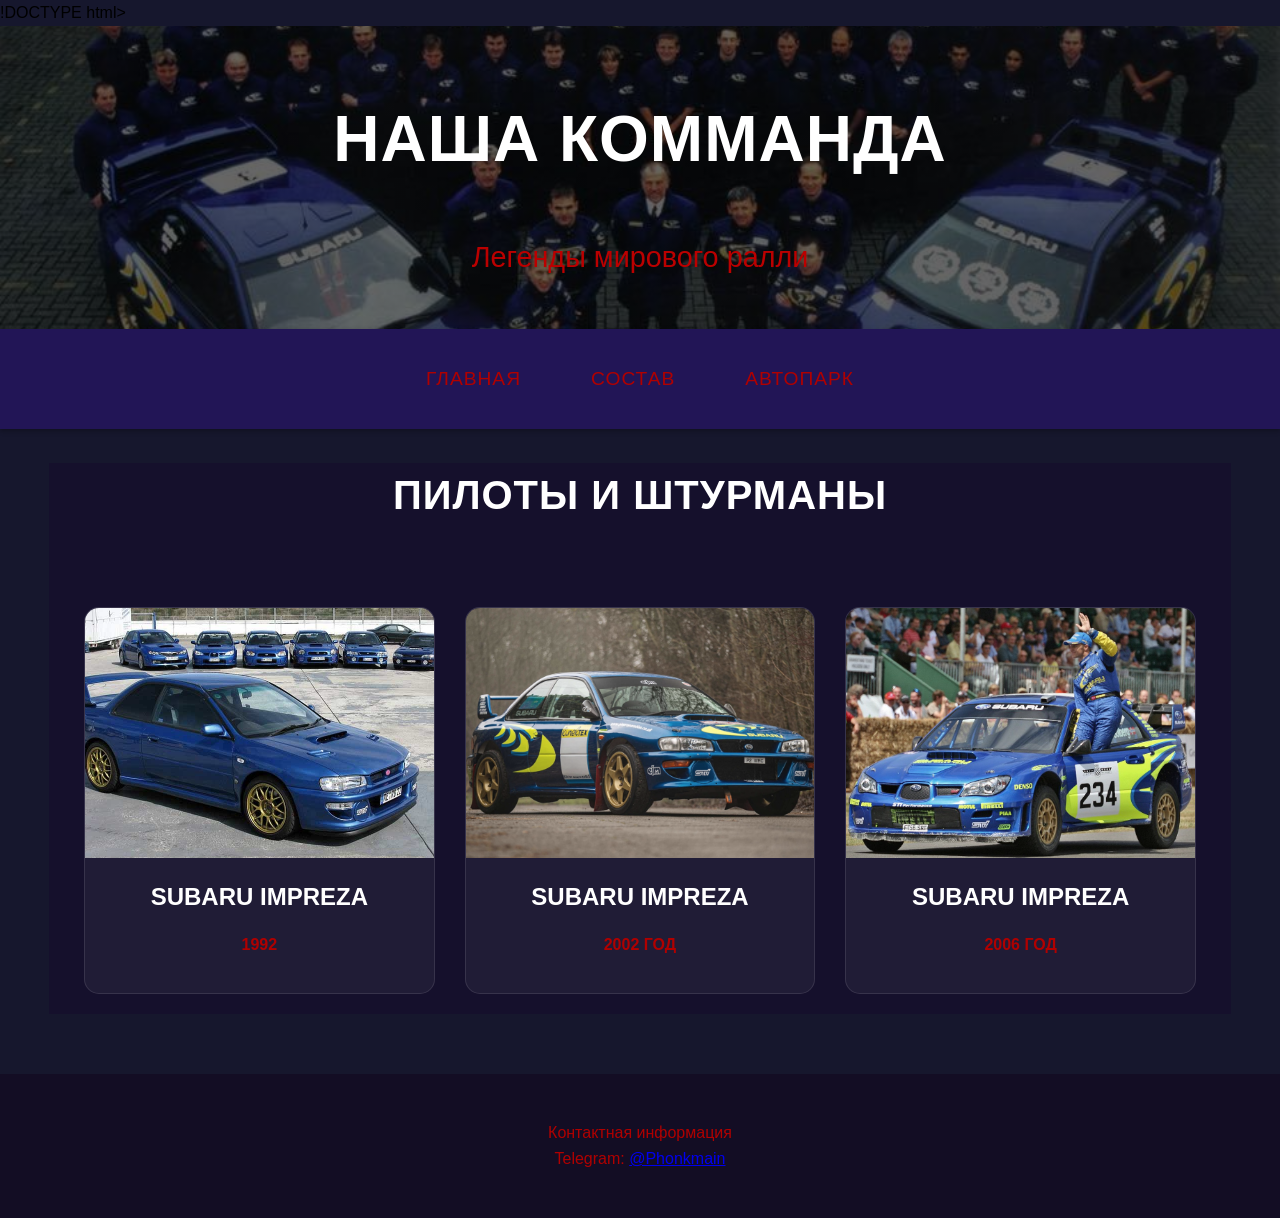
==== auto.html @ b4c1ba9e "veevrwfw" ====
!DOCTYPE html>
<html lang="en">
<head>
    <meta charset="UTF-8">
    <meta name="viewport" content="width=device-width, initial-scale=1.0">
    <title> Состав SUBARU TEAM</title>
    <link rel="stylesheet" href="style.css">
</head>
<header>
    <div class="container">
        <h1>НАША КОММАНДА</h1>
        <p>Легенды мирового ралли</p>
    </div>
</header>
<body>
<nav>
    <div class="container">
        <ul>
            <li><a href="index.html">Главная</a></li>
            <li><a href="team.html">Состав</a></li>
            <li><a href="auto.html">Автопарк</a></li>
        </ul>
    </div>
</nav>
<main class="containercontent">
    <section id="team">
        <h2>Пилоты и штурманы</h2>
        <div class="team-grid">
                <div class="team-card">
                    <div class="card-img">
                        <img src="subaru-impreza-1.jpg" alt="Impreza">
                    </div>
                    <div class="card-info">
                        <h3>Subaru Impreza</h3>
                        <p class="role">1992</p>
                        <p class="desc"></p>
                    </div>
                </div>
                <div class="team-card">
                    <div class="card-img">                
                        <img src="imoreza1.jpeg" alt="Impreza">
                    </div>
                    <div class="card-info">
                        <h3>Subaru Impreza</h3>
                        <p class="role">2002 год</p>
                        <p class="desc"></p>
                    </div>
                </div>
                <div class="team-card">
                    <div class="card-img">
                        <img src="солеберг.jpg" alt="Impreza">
                    </div>
                    <div class="card-info">
                        <h3>Subaru Impreza </h3>
                        <p class="role">2006 год</p>
                        <p class="desc"></p>
                    </div>
                </div>
        </div>
    </section>
</main>
</body>
<footer>
    <div class="foot">
        <p>Контактная информация <br> Telegram: <a href="https://t.me/@Phonkmain">@Phonkmain</a>
        </p>
    </div>
</footer>
</html>
---- style.css ----
html {
    background-color: rgb(22, 23, 45);
    --primary: #ffffff;
    --secondary: #787878;
    --dark: #221556;
    --light: #b00000;
    --gray: #bb0000;
    --Ptext: #ffffff;
    --darkf: #130d24;
}
body {
    font-family: sans-serif;
    margin: 0;
    padding: 0;
    line-height: 1.6;
    scroll-behavior: smooth;
}
.container {
    max-width: 1200px;
    margin: 0 auto;
    padding: 0 15px;
}
.container p {
    color: var(--gray);
    font-size: 1.8em;
}
.containercontent {
    background-color:rgba(21, 0, 43, 0.3);
    width: 90%;
    max-width: 1200px;
    margin: 0 auto;
    padding: 0 15px;
}
.containermenu {
    width: 90%;
    max-width: 1200px;
    margin: 0 auto;
    padding: 0 15px;
}
h1 {
    font-size: 3em;
    color: var(--primary);
    font-family: sans-serif;
    text-transform: uppercase;
    letter-spacing: 1px;
    text-indent: 0px;
}
h2 {
    font-size: 2.5em;
    color: var(--Ptext);
    text-align: center;
    margin-bottom: 1.5em;
    position: relative;
    font-family: sans-serif;
    text-transform: uppercase;
    letter-spacing: 1px;
}
h2::after {
    display: block;
    width: 60px;
    height: 3px;
    background-color: var(--primary);
    margin: 10px;
    font-family: sans-serif;
    text-transform: uppercase;
    letter-spacing: 1px;
}
p {
    margin-bottom: 1em;
}
img {
    max-width: 100%;
    height: auto;
    display: block;
}
header {
    padding: 20px;
    text-align: center;
    background-size: cover;
    background-repeat: no-repeat;
    background-position: center; 
    background-image: linear-gradient(rgba(0, 0, 0, 0.6), rgba(0, 0, 0, 0.6)), url(djhyvoa4vde21.jpg);
}
header h1 {
    font-size: 4em;
    font-weight: 700px;
}
header p {
    font-size: 1.5em;
    font-weight: 700px;
}
nav {
    background-color: var(--dark);
    padding: 15px;
    position: sticky;
    top: 0;
    z-index: 1000;
    box-shadow: 0 2px 5px rgba(0,0,0,0.3);
}
nav ul {
    list-style: none;
    padding: 0px;
    margin: 0px;
    display: flex;
    justify-content: center;
}
nav ul li {
    margin: 20px;
}
nav ul li a {
    color: var(--light);
    text-decoration: none;
    font-size: 1.2em;
    font-weight: 700px;
    text-transform: uppercase;
    letter-spacing: 1px;
    padding: 15px;
    border-radius: 5px;
}
nav ul li a:hover, nav ul li a:active {
    color: var(--primary);
    background-color: #1d3557;
}
main {
    padding: 60px;
}
section {
    margin-bottom: 60px;
}
.content-block {
    display: block;
    align-items: center;
    overflow: hidden;
}
.content-block img {
    float: left;
    width: 250px;
    margin-bottom: 10px;
    margin-right: 20px;
    border-radius: 1px;
}
.content-block p {
    text-align:justify;
    text-indent: 100px;
    font-size: 1.3em;
    color: var(--Ptext);
    padding-right: 40px;
    padding-left: 40px;
    padding-bottom: 20px;
}
.gallery-grid {
    display: flex;
    flex-wrap: nowrap;
    gap: 15px;
    padding-bottom: 50px;
    padding-left: 40px;
    padding-right: 40px;
}
.gallery-grid img {
    width: 250px;
    height: 250px;
    object-fit: cover;
    border-radius: 8px;
    display: block;
}
.gallery-grid img:hover {
    transform:translateY(-5px);
    box-shadow: rgba(0,0,0,0.2);
}
footer { 
    background-color: var(--darkf);
    color: var(--light);
    text-align:center;
    padding: 30px;
    margin-top: 60px;
    font-size: 1em;
}
.foot {
    margin: 0px;
}
.team-grid {
    display: grid;
    grid-template-columns: repeat(auto-fit, minmax(280px, 1fr));
    gap: 30px;
    padding: 20px;
}
.team-card {
    background: rgba( 255, 255, 255, 0.05);
    border: 1px solid rgba(255, 255, 255, 0.1);
    border-radius: 15px;
    overflow: hidden;
}
.team-card:hover {
    transform: translateY(-10px);
    box-shadow: 0 10px 30px rgba(0, 0, 0, 0.5);
}
.card-img img {
    width: 100%;
    height: 250px;
    object-fit: cover;
    filter: grayscale(20%);
    transition: 0.3s;
}
.team-card:hover .card-img {
    filter: grayscale(0%);
}
.card-info {
    padding: 20px;
    text-align: center;
}
.card-info h3 {
    color: var(--primary);
    margin: 0 0 10px 0;
    text-transform: uppercase;
    font-size: 1.5em;
    text-indent: 0;
}
.card-info .role {
    color: var(--light);
    font-weight: bold;
    text-transform: uppercase;
    margin-bottom: 15px;
}
.card-info.desc {
    font-size: 1em;
    color: #ccc;
    line-height: 1.5em;
    text-indent: 0;
}
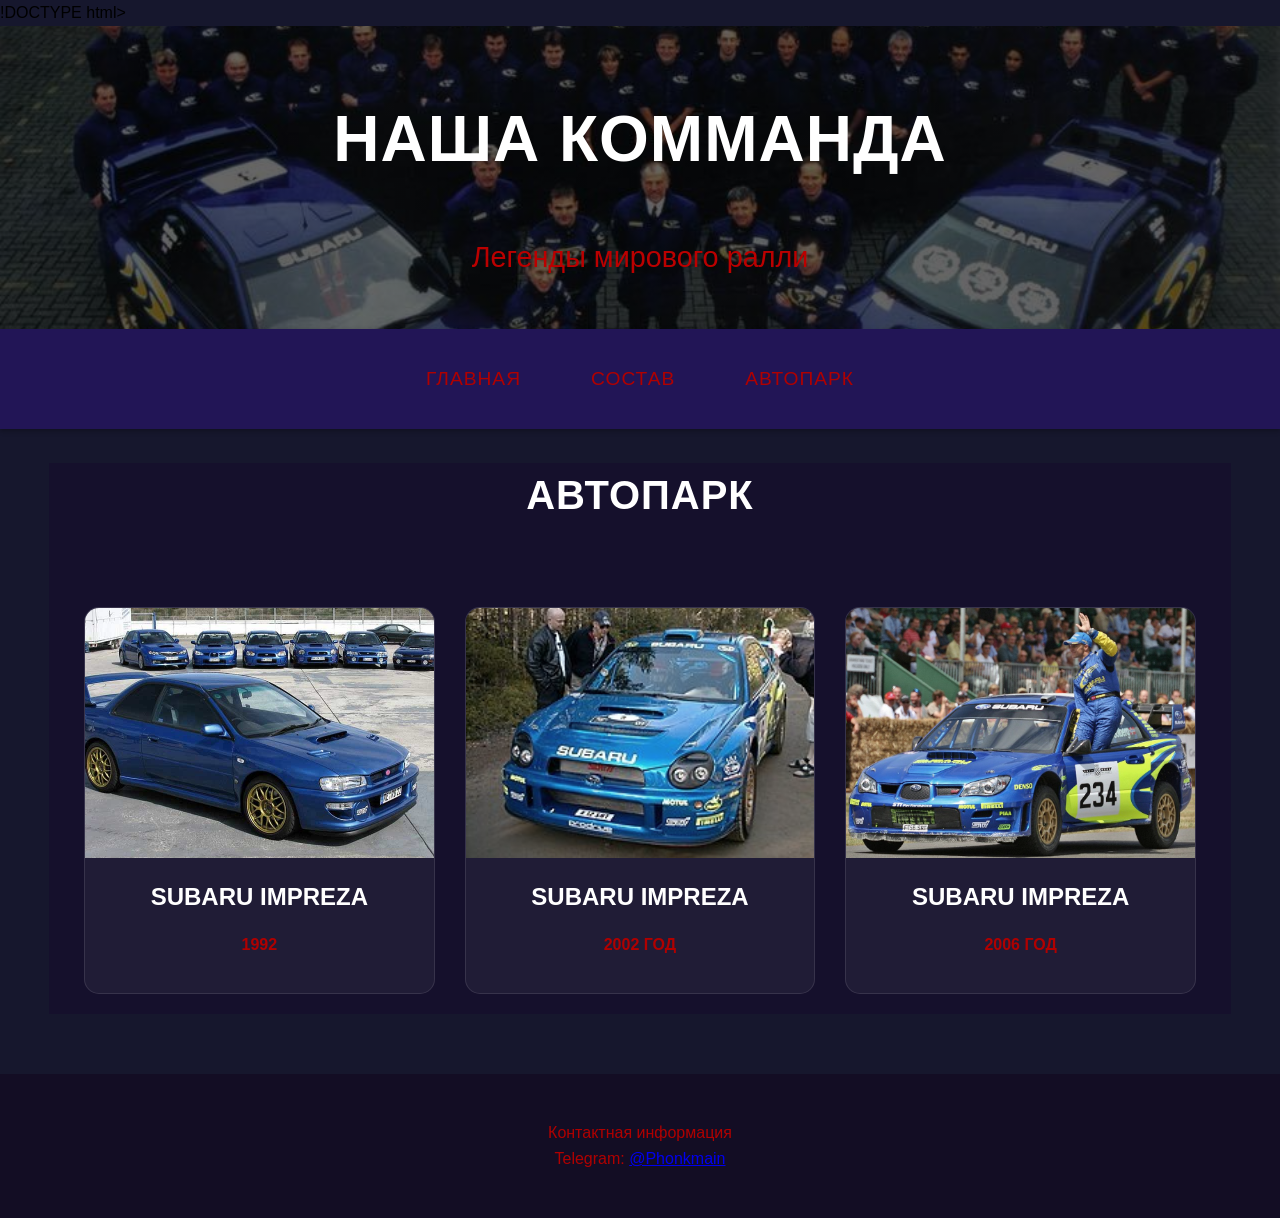
==== commit 62a14460: "Update auto.html" ====
--- a/auto.html
+++ b/auto.html
@@ -24,7 +24,7 @@
 </nav>
 <main class="containercontent">
     <section id="team">
-        <h2>Пилоты и штурманы</h2>
+        <h2>Автопарк</h2>
         <div class="team-grid">
                 <div class="team-card">
                     <div class="card-img">
@@ -38,7 +38,7 @@
                 </div>
                 <div class="team-card">
                     <div class="card-img">                
-                        <img src="imoreza1.jpeg" alt="Impreza">
+                        <img src="Ss1_5rb.jpg" alt="Impreza">
                     </div>
                     <div class="card-info">
                         <h3>Subaru Impreza</h3>
@@ -66,4 +66,4 @@
         </p>
     </div>
 </footer>
-</html>+</html>
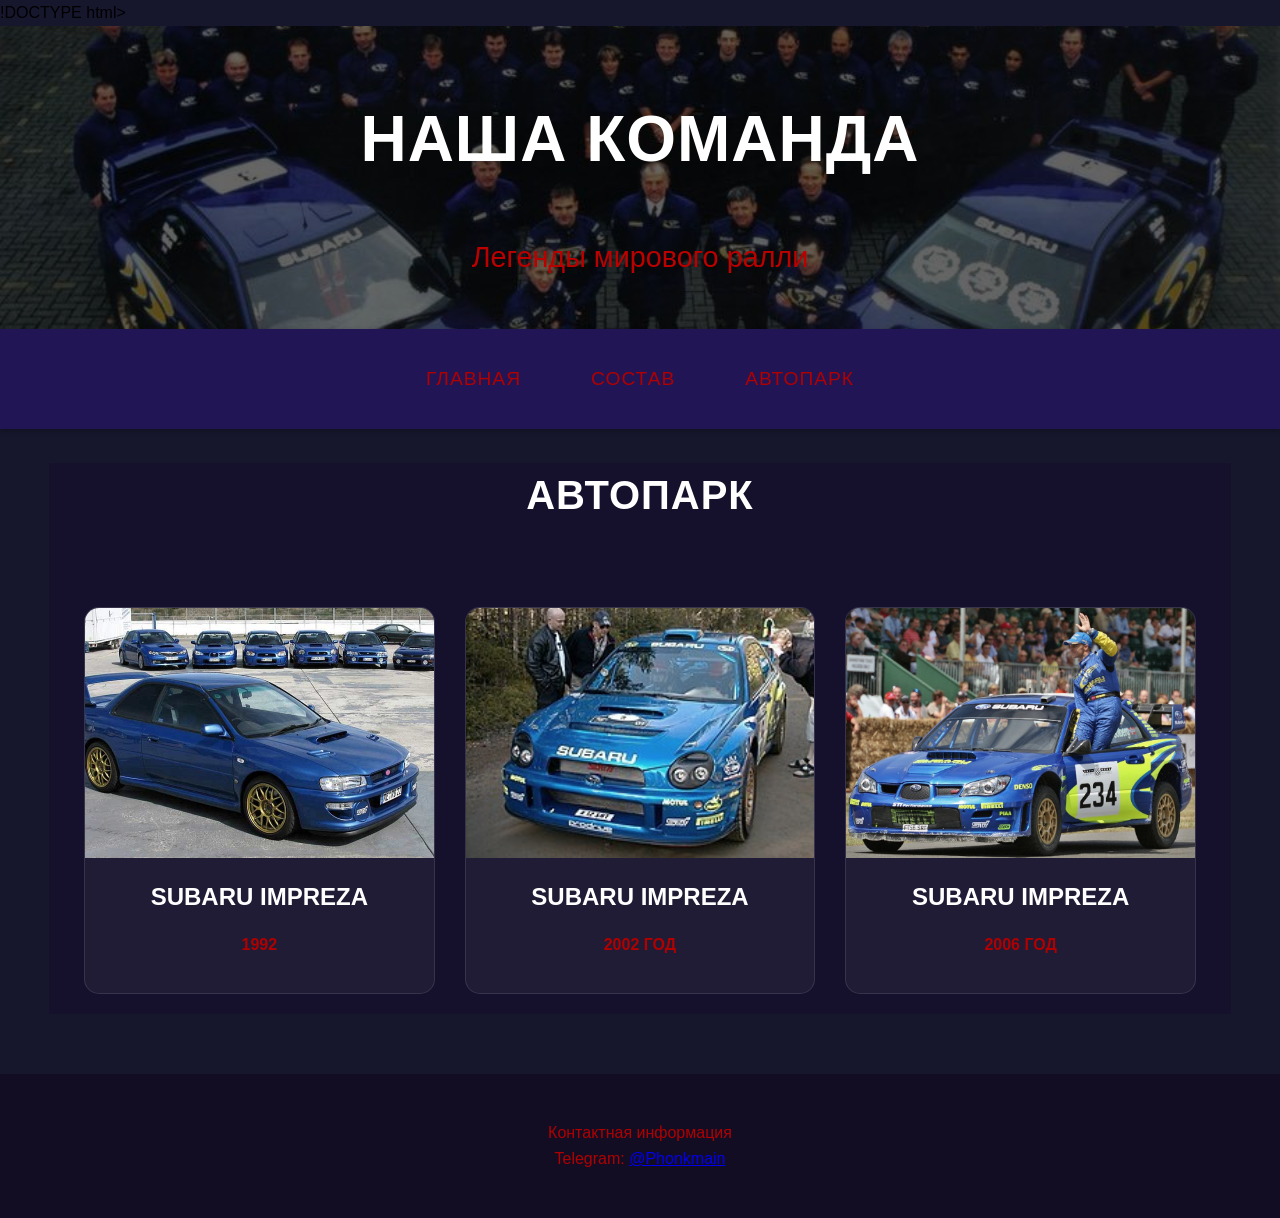
==== commit b516c724: "йоуauto.html" ====
--- a/auto.html
+++ b/auto.html
@@ -8,7 +8,7 @@
 </head>
 <header>
     <div class="container">
-        <h1>НАША КОММАНДА</h1>
+        <h1>НАША КОМАНДА</h1>
         <p>Легенды мирового ралли</p>
     </div>
 </header>
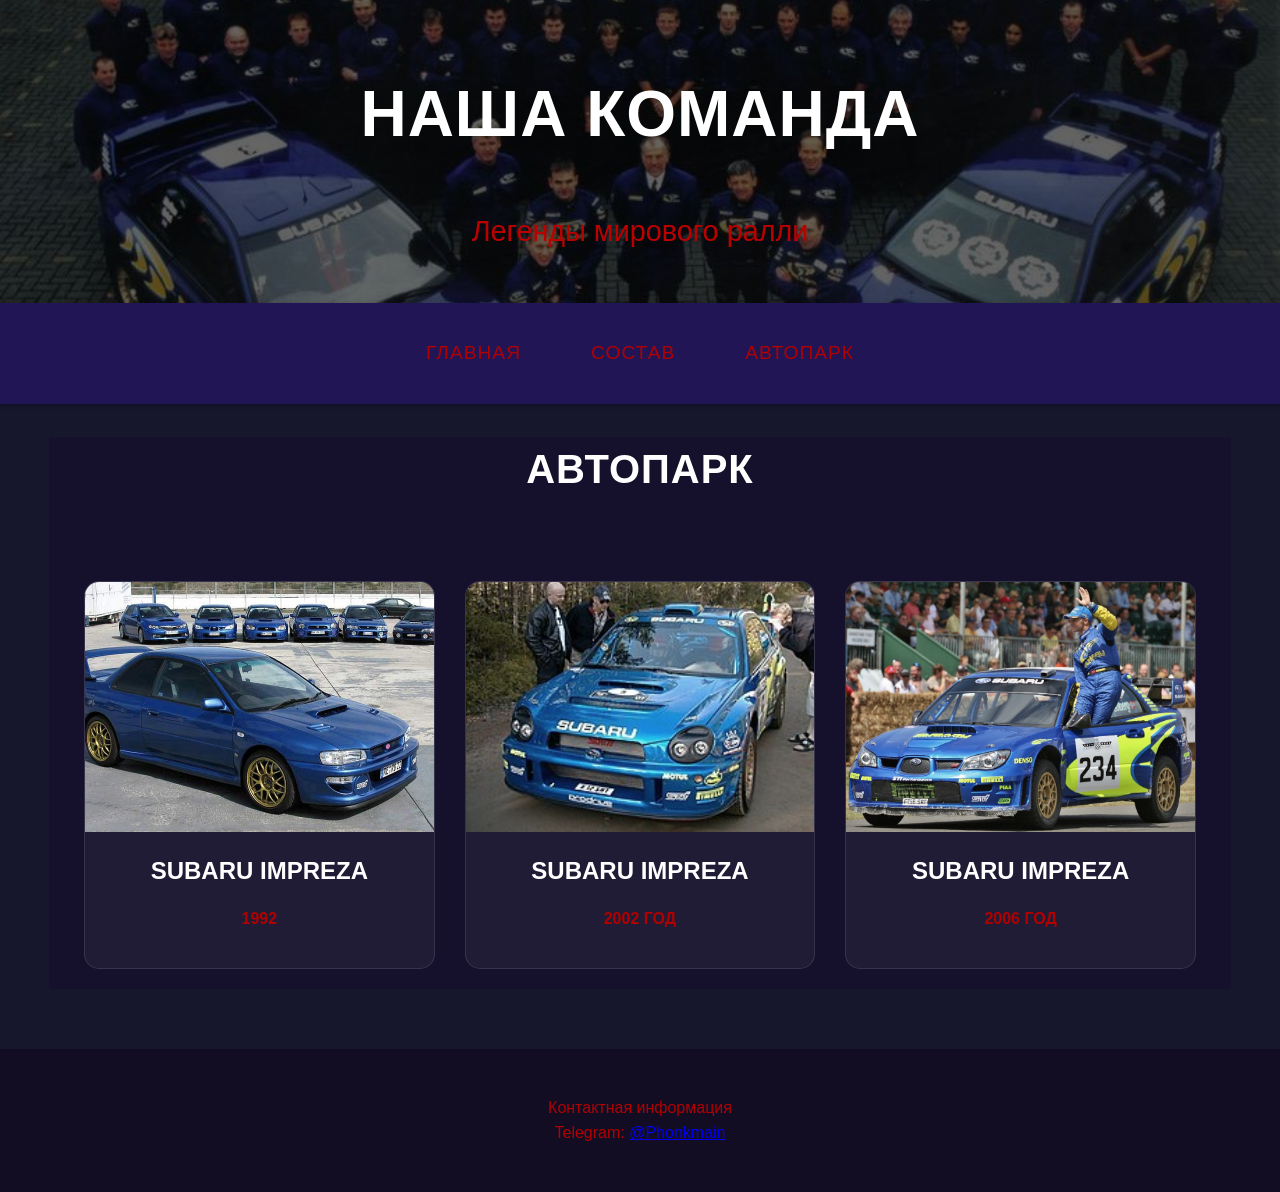
==== commit ee40fadd: "XDDD" ====
--- a/auto.html
+++ b/auto.html
@@ -1,4 +1,4 @@
-!DOCTYPE html>
+<!DOCTYPE html>
 <html lang="en">
 <head>
     <meta charset="UTF-8">
@@ -62,7 +62,7 @@
 </body>
 <footer>
     <div class="foot">
-        <p>Контактная информация <br> Telegram: <a href="https://t.me/@Phonkmain">@Phonkmain</a>
+        <p>Контактная информация <br> Telegram: <a href="https://t.me/Phonkmain">@Phonkmain</a>
         </p>
     </div>
 </footer>
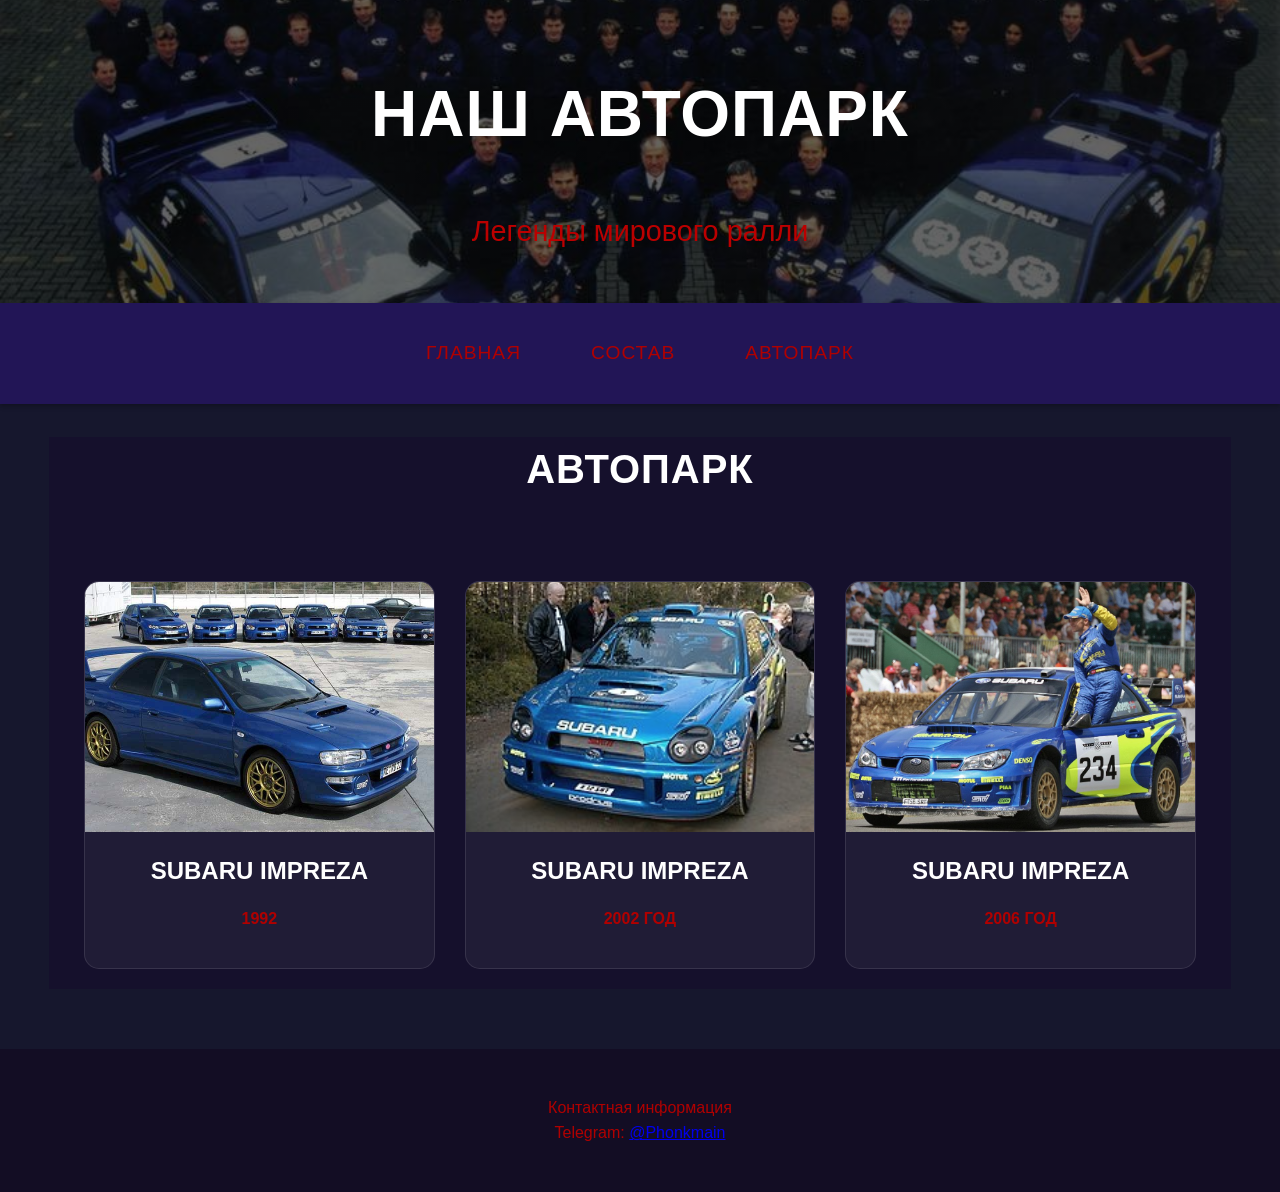
==== commit 45f1cfa8: "ываываывапывпппппп" ====
--- a/auto.html
+++ b/auto.html
@@ -8,7 +8,7 @@
 </head>
 <header>
     <div class="container">
-        <h1>НАША КОМАНДА</h1>
+        <h1>НАШ АВТОПАРК</h1>
         <p>Легенды мирового ралли</p>
     </div>
 </header>
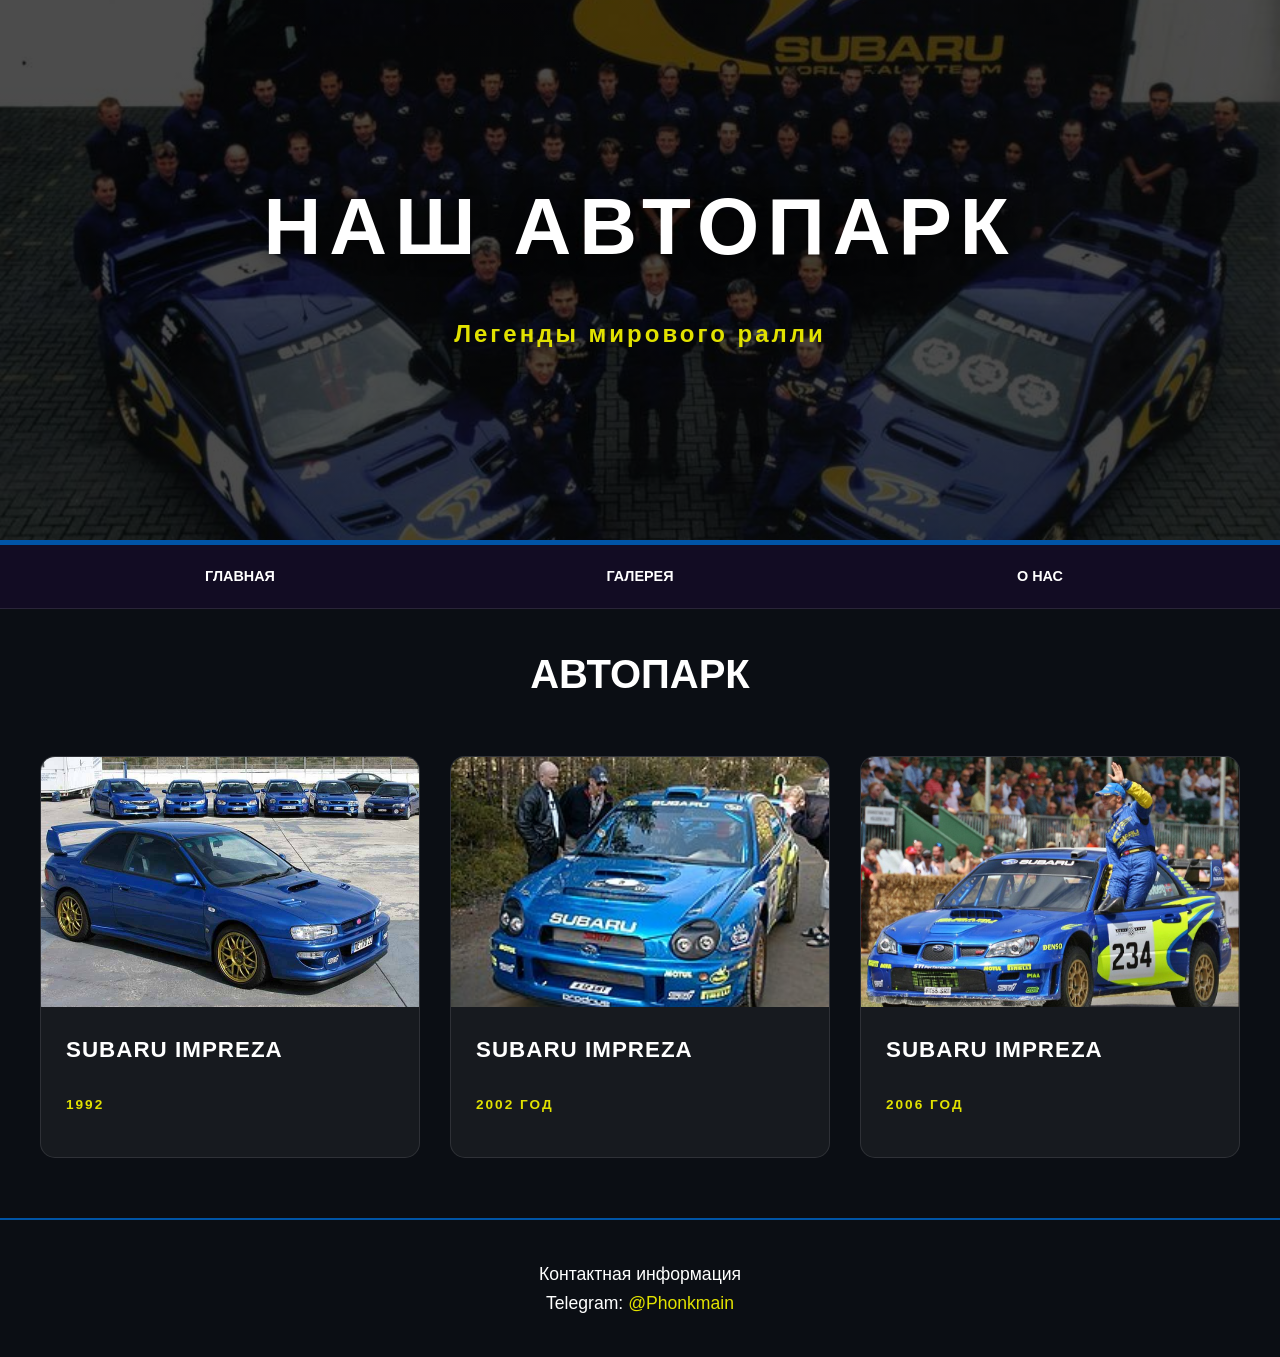
==== commit 25dd6d01: "билд 2" ====
--- a/auto.html
+++ b/auto.html
@@ -15,10 +15,16 @@
 <body>
 <nav>
     <div class="container">
-        <ul>
+        <ul class="main-menu">
             <li><a href="index.html">Главная</a></li>
-            <li><a href="team.html">Состав</a></li>
-            <li><a href="auto.html">Автопарк</a></li>
+            <li><a href="gallery.html">Галерея</a></li>
+            <li class="dropdown">
+                <a href="#">О нас</a>
+                <ul class="submenu">
+                    <li><a href="auto.html">Автопарк</a></li>
+                    <li><a href="team.html">Состав</a></li>
+                </ul>
+            </li>
         </ul>
     </div>
 </nav>
--- a/style.css
+++ b/style.css
@@ -1,229 +1,363 @@
+:root {
+    --primary-blue: #0054a6;
+    --accent-yellow: #e2e200;
+    --bg-dark: #0b0e14;
+    --card-bg: rgba(255, 255, 255, 0.05);
+    --text-main: #ffffff;
+    --text-dim: #b0b0b0;
+    --transition: all 0.3s ease;
+}
 html {
-    background-color: rgb(22, 23, 45);
-    --primary: #ffffff;
-    --secondary: #787878;
-    --dark: #221556;
-    --light: #b00000;
-    --gray: #bb0000;
-    --Ptext: #ffffff;
-    --darkf: #130d24;
+    background-color: var(--bg-dark);
+    scroll-behavior: smooth;
 }
 body {
-    font-family: sans-serif;
+    font-family: 'Segoe UI', Roboto, sans-serif;
     margin: 0;
     padding: 0;
     line-height: 1.6;
-    scroll-behavior: smooth;
-}
-.container {
+    color: var(--text-main);
+}
+.container, .containercontent, .containermenu {
     max-width: 1200px;
     margin: 0 auto;
-    padding: 0 15px;
-}
-.container p {
-    color: var(--gray);
-    font-size: 1.8em;
-}
-.containercontent {
-    background-color:rgba(21, 0, 43, 0.3);
-    width: 90%;
-    max-width: 1200px;
-    margin: 0 auto;
-    padding: 0 15px;
-}
-.containermenu {
-    width: 90%;
-    max-width: 1200px;
-    margin: 0 auto;
-    padding: 0 15px;
-}
-h1 {
-    font-size: 3em;
-    color: var(--primary);
-    font-family: sans-serif;
-    text-transform: uppercase;
-    letter-spacing: 1px;
-    text-indent: 0px;
-}
-h2 {
-    font-size: 2.5em;
-    color: var(--Ptext);
+    padding: 0 20px;
+}
+header {
+    height: 60vh;
+    display: flex;
+    flex-direction: column;
+    justify-content: center;
+    align-items: center;
     text-align: center;
-    margin-bottom: 1.5em;
-    position: relative;
-    font-family: sans-serif;
-    text-transform: uppercase;
-    letter-spacing: 1px;
-}
-h2::after {
-    display: block;
-    width: 60px;
-    height: 3px;
-    background-color: var(--primary);
-    margin: 10px;
-    font-family: sans-serif;
-    text-transform: uppercase;
-    letter-spacing: 1px;
-}
-p {
-    margin-bottom: 1em;
-}
-img {
-    max-width: 100%;
-    height: auto;
-    display: block;
-}
-header {
-    padding: 20px;
-    text-align: center;
-    background-size: cover;
-    background-repeat: no-repeat;
-    background-position: center; 
-    background-image: linear-gradient(rgba(0, 0, 0, 0.6), rgba(0, 0, 0, 0.6)), url(djhyvoa4vde21.jpg);
+    background: linear-gradient(rgba(0, 0, 0, 0.7), rgba(0, 0, 0, 0.7)), url('djhyvoa4vde21.jpg') center/cover no-repeat;
+    border-bottom: 5px solid var(--primary-blue);
 }
 header h1 {
-    font-size: 4em;
-    font-weight: 700px;
+    font-size: clamp(3rem, 8vw, 5rem);
+    margin: 0;
+    letter-spacing: 8px;
+    text-shadow: 0 5px 15px rgba(0,0,0,0.5);
 }
 header p {
-    font-size: 1.5em;
-    font-weight: 700px;
+    font-size: 1.5rem;
+    color: var(--accent-yellow);
+    font-weight: bold;
+    letter-spacing: 3px;
 }
 nav {
-    background-color: var(--dark);
-    padding: 15px;
+    background-color: rgba(19, 13, 36, 0.95);
+    backdrop-filter: blur(10px); /* Эффект стекла */
     position: sticky;
     top: 0;
     z-index: 1000;
-    box-shadow: 0 2px 5px rgba(0,0,0,0.3);
+    border-bottom: 1px solid rgba(255,255,255,0.1);
 }
 nav ul {
     list-style: none;
-    padding: 0px;
-    margin: 0px;
     display: flex;
     justify-content: center;
-}
-nav ul li {
-    margin: 20px;
+    padding: 0;
 }
 nav ul li a {
-    color: var(--light);
+    color: var(--text-main);
     text-decoration: none;
-    font-size: 1.2em;
-    font-weight: 700px;
+    font-size: 0.9rem;
+    font-weight: 600;
+    text-transform: uppercase;
+    padding: 20px 25px;
+    display: block;
+    transition: var(--transition);
+}
+nav ul li a:hover {
+    color: var(--accent-yellow);
+    background: rgba(255,255,255,0.05);
+}
+main {
+    padding: 60px 0;
+}
+h2 {
+    font-size: 2.5rem;
+    text-align: center;
+    margin-bottom: 50px;
+    text-transform: uppercase;
+    position: relative;
+}
+h2::after {
+    display: block;
+    width: 80px;
+    height: 4px;
+    background: var(--primary-blue);
+    margin: 15px auto;
+}
+.content-block {
+    display: flex;
+    flex-wrap: wrap;
+    gap: 30px;
+    align-items: flex-start;
+}
+.content-block img {
+    max-width: 400px;
+    height: auto;
+    float: none;
+    display: block;
+    margin: 0 auto 20px auto;
+    border-radius: 10px;
+}
+.content-block p {
+    font-size: 1.15rem;
+    color: var(--text-dim);
+    margin-bottom: 1.5rem;
+    text-align: left;
+    text-indent: 40px;
+}
+.card-img {
+    width: 100%;
+    height: 250px;
+    overflow: hidden;
+}
+.card-img img {
+    width: 100%;
+    height: 250px;
+    object-fit: cover; 
+    object-position: top;
+}
+.gallery-grid {
+    display: grid;
+    grid-template-columns: repeat(auto-fit, minmax(250px, 1fr));
+    gap: 20px;
+    padding: 20px 40px 50px 40px;
+}
+.gallery-grid img {
+    width: 100%;
+    height: auto;
+    object-fit: contain;
+    background-color: rgba(0,0,0,0.2);
+    border-radius: 8px;
+}
+.gallery-grid img:hover {
+    transform: scale(1.03);
+    border-color: var(--primary-blue);
+    box-shadow: 0 10px 25px rgba(0,0,0,0.5);
+}
+.team-grid {
+    display: grid;
+    grid-template-columns: repeat(auto-fit, minmax(300px, 1fr));
+    gap: 30px;
+}
+.team-card {
+    background: var(--card-bg);
+    border-radius: 15px;
+    overflow: hidden;
+    transition: var(--transition);
+    border: 1px solid rgba(255,255,255,0.1);
+}
+.team-card:hover {
+    transform: translateY(-10px);
+    background: rgba(255,255,255,0.08);
+}
+.card-info {
+    padding: 25px;
+    display: flex;
+    flex-direction: column;
+    gap: 12px;
+    text-align: left;
+}
+.card-info h3 {
+    margin: 0;
+    font-size: 1.4rem;
+    color: var(--primary);
     text-transform: uppercase;
     letter-spacing: 1px;
-    padding: 15px;
-    border-radius: 5px;
-}
-nav ul li a:hover, nav ul li a:active {
-    color: var(--primary);
-    background-color: #1d3557;
-}
-main {
-    padding: 60px;
-}
-section {
-    margin-bottom: 60px;
-}
-.content-block {
-    display: block;
-    align-items: center;
-    overflow: hidden;
-}
-.content-block img {
-    float: left;
-    width: 250px;
-    margin-bottom: 10px;
-    margin-right: 20px;
-    border-radius: 1px;
-}
-.content-block p {
-    text-align:justify;
-    text-indent: 100px;
-    font-size: 1.3em;
-    color: var(--Ptext);
-    padding-right: 40px;
-    padding-left: 40px;
-    padding-bottom: 20px;
-}
-.gallery-grid {
-    display: flex;
-    flex-wrap: nowrap;
-    gap: 15px;
-    padding-bottom: 50px;
-    padding-left: 40px;
-    padding-right: 40px;
-}
-.gallery-grid img {
-    width: 250px;
-    height: 250px;
-    object-fit: cover;
-    border-radius: 8px;
-    display: block;
-}
-.gallery-grid img:hover {
-    transform:translateY(-5px);
-    box-shadow: rgba(0,0,0,0.2);
-}
-footer { 
+}
+.card-info .role {
+    color: var(--accent-yellow);
+    font-weight: 600;
+    font-size: 0.85rem;
+    text-transform: uppercase;
+    letter-spacing: 2px;
+    margin-bottom: 5px;
+}
+.card-info .desc {
+    margin: 0;
+    font-size: 0.95rem;
+    line-height: 1.5;
+    color: #ccc;
+    text-indent: 0; 
+}
+footer {
     background-color: var(--darkf);
     color: var(--light);
-    text-align:center;
-    padding: 30px;
+    padding: 40px 20px;
     margin-top: 60px;
-    font-size: 1em;
+    border-top: 2px solid var(--primary-blue);
+    display: flex;
+    justify-content: center;
+    text-align: center;
 }
 .foot {
-    margin: 0px;
-}
-.team-grid {
+    width: 100%;
+    max-width: 600px;
+    margin: 0 auto;
+}
+.foot p {
+    margin: 0;
+    font-size: 1.1em;
+}
+footer a {
+    color: var(--accent-yellow);
+    text-decoration: none;
+}
+footer a:hover {
+    text-decoration: underline;
+}
+.main-menu {
     display: grid;
-    grid-template-columns: repeat(auto-fit, minmax(280px, 1fr));
-    gap: 30px;
-    padding: 20px;
-}
-.team-card {
-    background: rgba( 255, 255, 255, 0.05);
-    border: 1px solid rgba(255, 255, 255, 0.1);
-    border-radius: 15px;
-    overflow: hidden;
-}
-.team-card:hover {
-    transform: translateY(-10px);
-    box-shadow: 0 10px 30px rgba(0, 0, 0, 0.5);
-}
-.card-img img {
-    width: 100%;
-    height: 250px;
-    object-fit: cover;
-    filter: grayscale(20%);
+    grid-template-columns: repeat(3, 1fr);
+    list-style: none;
+    padding: 0;
+    margin: 0;
+    text-align: center;
+}
+.main-menu > li {
+    position: relative;
+}
+nav a {
+    display: block;
+    padding: 15px;
+    color: var(--primary);
+    text-decoration: none;
+    text-transform: uppercase;
+    font-weight: bold;
     transition: 0.3s;
 }
-.team-card:hover .card-img {
-    filter: grayscale(0%);
-}
-.card-info {
-    padding: 20px;
-    text-align: center;
-}
-.card-info h3 {
-    color: var(--primary);
-    margin: 0 0 10px 0;
-    text-transform: uppercase;
-    font-size: 1.5em;
-    text-indent: 0;
-}
-.card-info .role {
-    color: var(--light);
-    font-weight: bold;
-    text-transform: uppercase;
-    margin-bottom: 15px;
-}
-.card-info.desc {
-    font-size: 1em;
-    color: #ccc;
-    line-height: 1.5em;
-    text-indent: 0;
+.submenu {
+    position: absolute;
+    top: 100%;
+    left: 0;
+    width: 100%;
+    background-color: var(--dark);
+    list-style: none;
+    padding: 0;
+    margin: 0;
+    opacity: 0;
+    visibility: hidden;
+    transform: translateY(20px); 
+    transition: all 0.4s ease;
+    box-shadow: 0 10px 20px rgba(0,0,0,0.5);
+    border-bottom: 3px solid var(--primary-blue);
+}
+.dropdown:hover .submenu {
+    opacity: 1;
+    visibility: visible;
+    transform: translateY(0);
+}
+.submenu li a {
+    padding: 12px;
+    font-size: 0.9em;
+    border-bottom: 1px solid rgba(255,255,255,0.05);
+}
+.submenu li a:hover {
+    background-color: rgba(255,255,255,0.1);
+    color: var(--accent-yellow);
+}
+.dropdown {
+    position: relative;
+}
+.submenu {
+    position: absolute;
+    top: 100%;
+    left: 0;
+    width: 100%;
+    background-color: #1a1a2e;
+    border-left: 2px solid var(--accent-yellow);
+    list-style: none;
+    padding: 10px 0;
+    margin: 0;
+    z-index: 9999;
+    opacity: 0;
+    visibility: hidden;
+    transform: perspective(400px) rotateX(-30deg) translateY(20px);
+    transform-origin: top;
+    transition: opacity 0.5s ease, 
+                transform 0.6s cubic-bezier(0.175, 0.885, 0.32, 1.275), 
+                visibility 0.5s;
+    box-shadow: 0 15px 35px rgba(0, 0, 0, 0.8);
+    pointer-events: none;
+}
+.dropdown:hover .submenu {
+    opacity: 1;
+    visibility: visible;
+    transform: perspective(400px) rotateX(0deg) translateY(0);
+    pointer-events: auto;
+}
+.submenu li a {
+    padding: 15px 20px;
+    font-size: 0.85rem;
+    color: #ffffff !important; /* Яркий текст */
+    text-align: left;
+    display: block;
+    transition: 0.3s;
+    background: transparent;
+}
+.submenu li a:hover {
+    background: rgba(226, 226, 0, 0.1);
+    padding-left: 30px;
+    color: var(--accent-yellow) !important;
+}
+.dropdown::after {
+    content: '';
+    position: absolute;
+    bottom: -15px;
+    left: 0;
+    width: 100%;
+    height: 15px;
+}
+@media (max-width: 768px) {
+    .main-menu {
+        grid-template-columns: 1fr;
+    }
+    .submenu {
+        position: static;
+        opacity: 1;
+        visibility: visible;
+        display: none;
+        transform: none;
+        box-shadow: none;
+    }
+    .dropdown:hover .submenu {
+        display: block;
+    }
+    header h1 {
+        font-size: 2.5rem;
+        letter-spacing: 2px;
+    }
+    .content-block {
+        flex-direction: column;
+        align-items: center;
+        text-align: center;
+        padding: 20px;
+    }
+    .content-block img {
+        width: 100%;
+        max-width: 350px;
+        margin-right: 0;
+        margin-bottom: 20px;
+    }
+    .content-block p {
+        text-indent: 20px;
+        padding: 0;
+        font-size: 0.8em;
+    }
+    .gallery-grid {
+        grid-template-columns: 1fr;
+        padding: 10px;
+    }
+    .team-grid {
+        grid-template-columns: 1fr;
+        padding: 10px;
+    }
+    footer {
+        padding: 20px;
+    }
 }
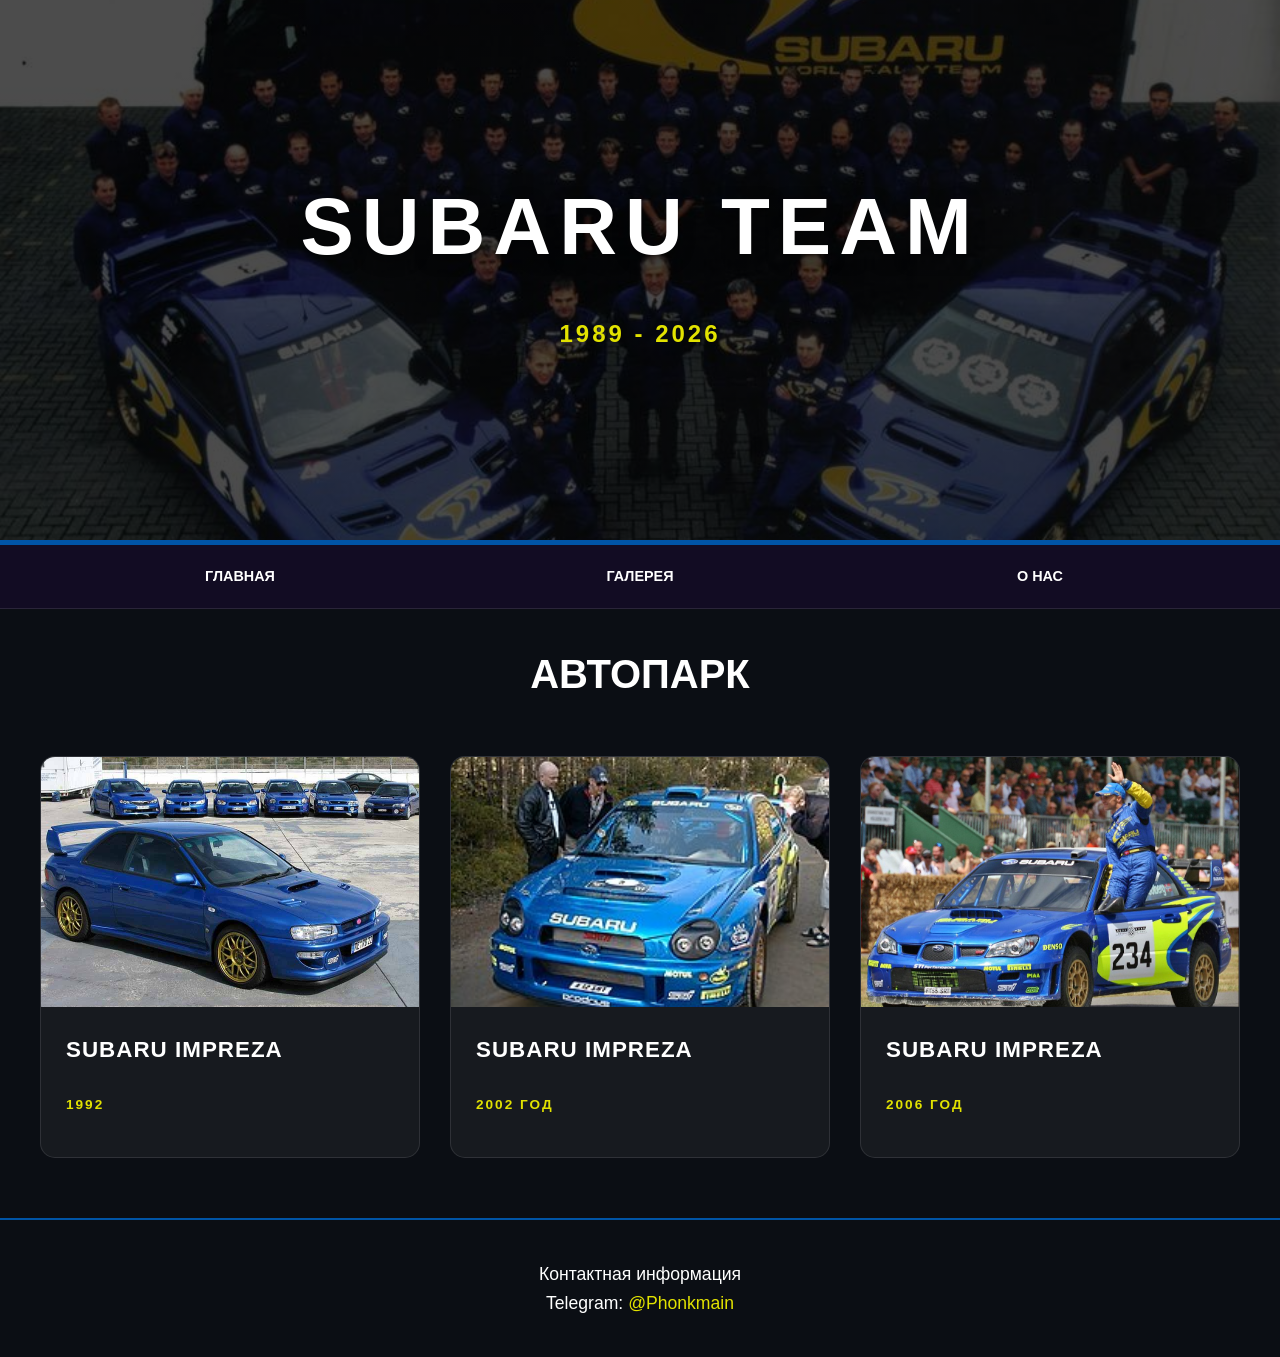
==== commit da54798a: "билд 3" ====
--- a/auto.html
+++ b/auto.html
@@ -8,8 +8,8 @@
 </head>
 <header>
     <div class="container">
-        <h1>НАШ АВТОПАРК</h1>
-        <p>Легенды мирового ралли</p>
+        <h1>SUBARU TEAM</h1>
+        <p>1989 - 2026</p>
     </div>
 </header>
 <body>
--- a/style.css
+++ b/style.css
@@ -124,21 +124,21 @@
 }
 .gallery-grid {
     display: grid;
-    grid-template-columns: repeat(auto-fit, minmax(250px, 1fr));
+    grid-template-columns: repeat(3, 1fr);
+    grid-auto-rows: 250px; 
     gap: 20px;
-    padding: 20px 40px 50px 40px;
 }
 .gallery-grid img {
     width: 100%;
-    height: auto;
-    object-fit: contain;
-    background-color: rgba(0,0,0,0.2);
-    border-radius: 8px;
+    height: 100%;
+    object-fit: cover;
+    border-radius: 10px;
+}
+.tall-img {
+    grid-row: span 2;
 }
 .gallery-grid img:hover {
-    transform: scale(1.03);
-    border-color: var(--primary-blue);
-    box-shadow: 0 10px 25px rgba(0,0,0,0.5);
+    transform: scale(1.02);
 }
 .team-grid {
     display: grid;
